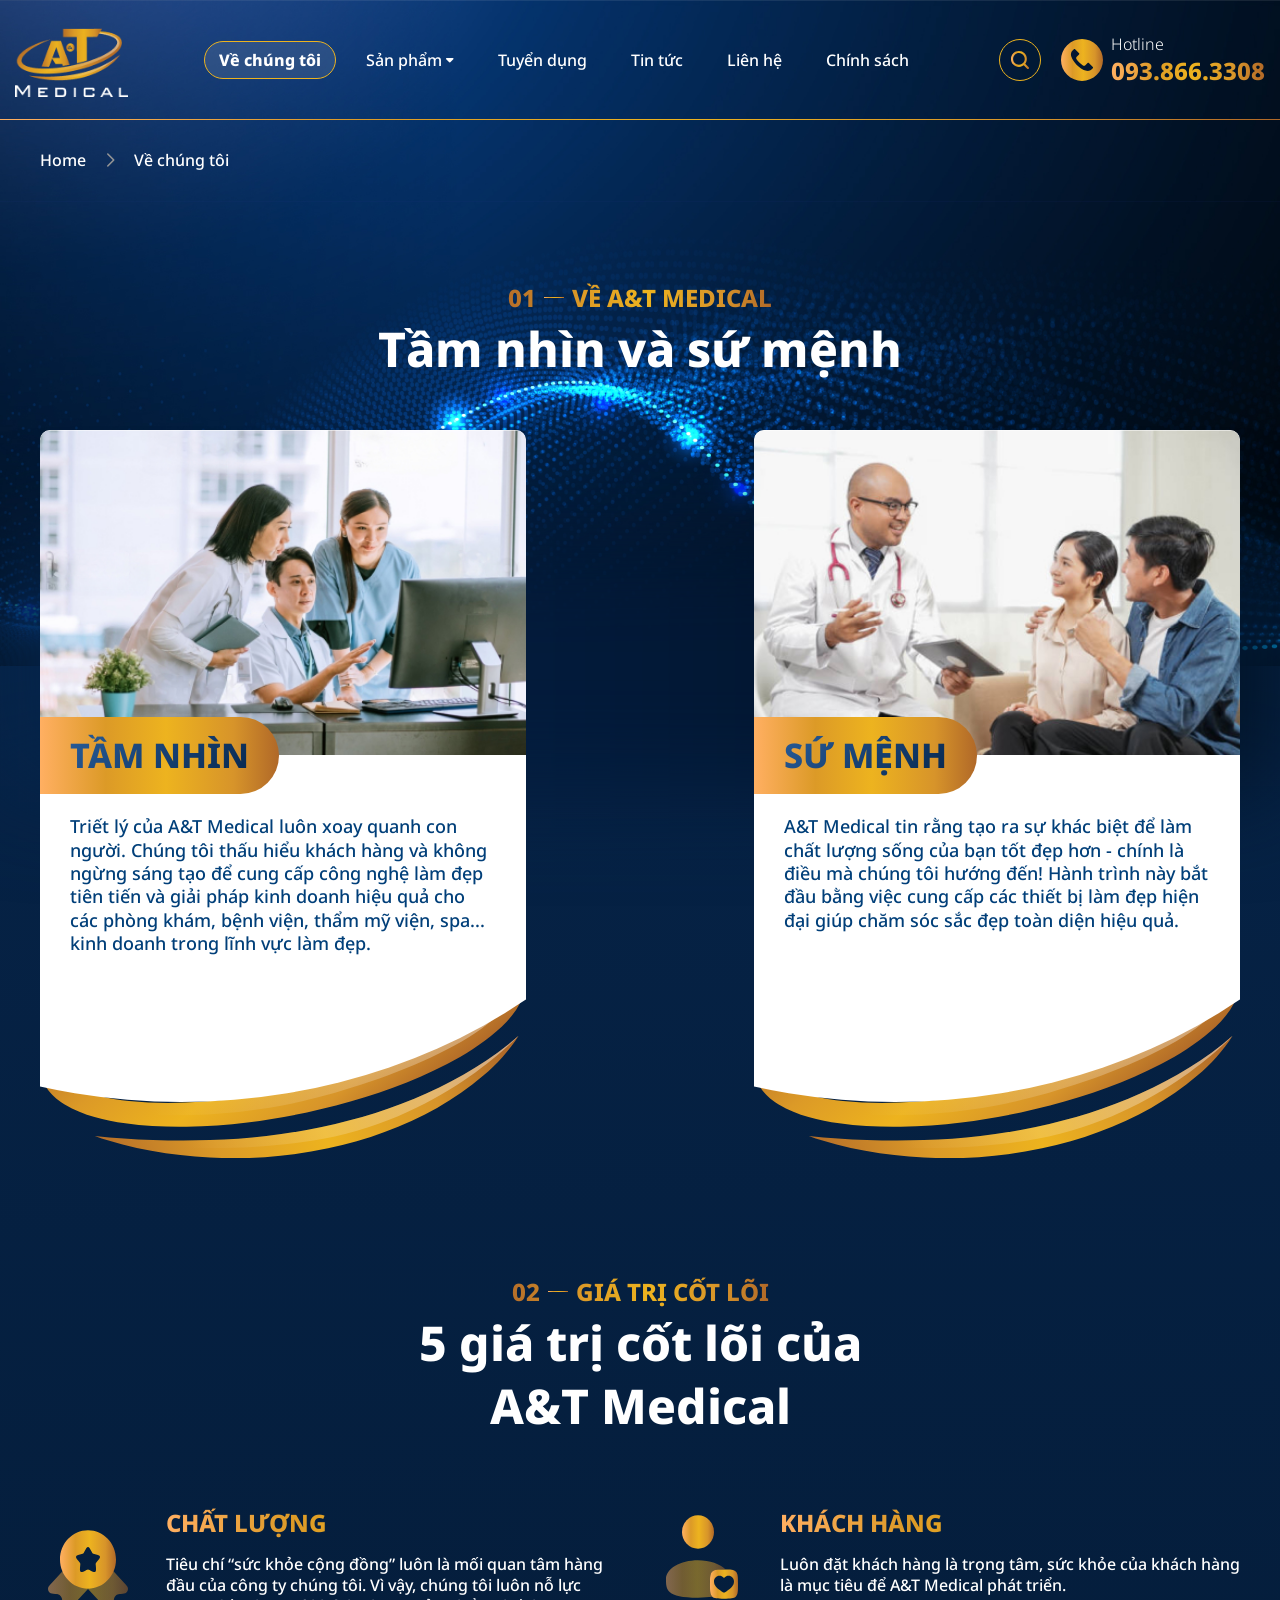
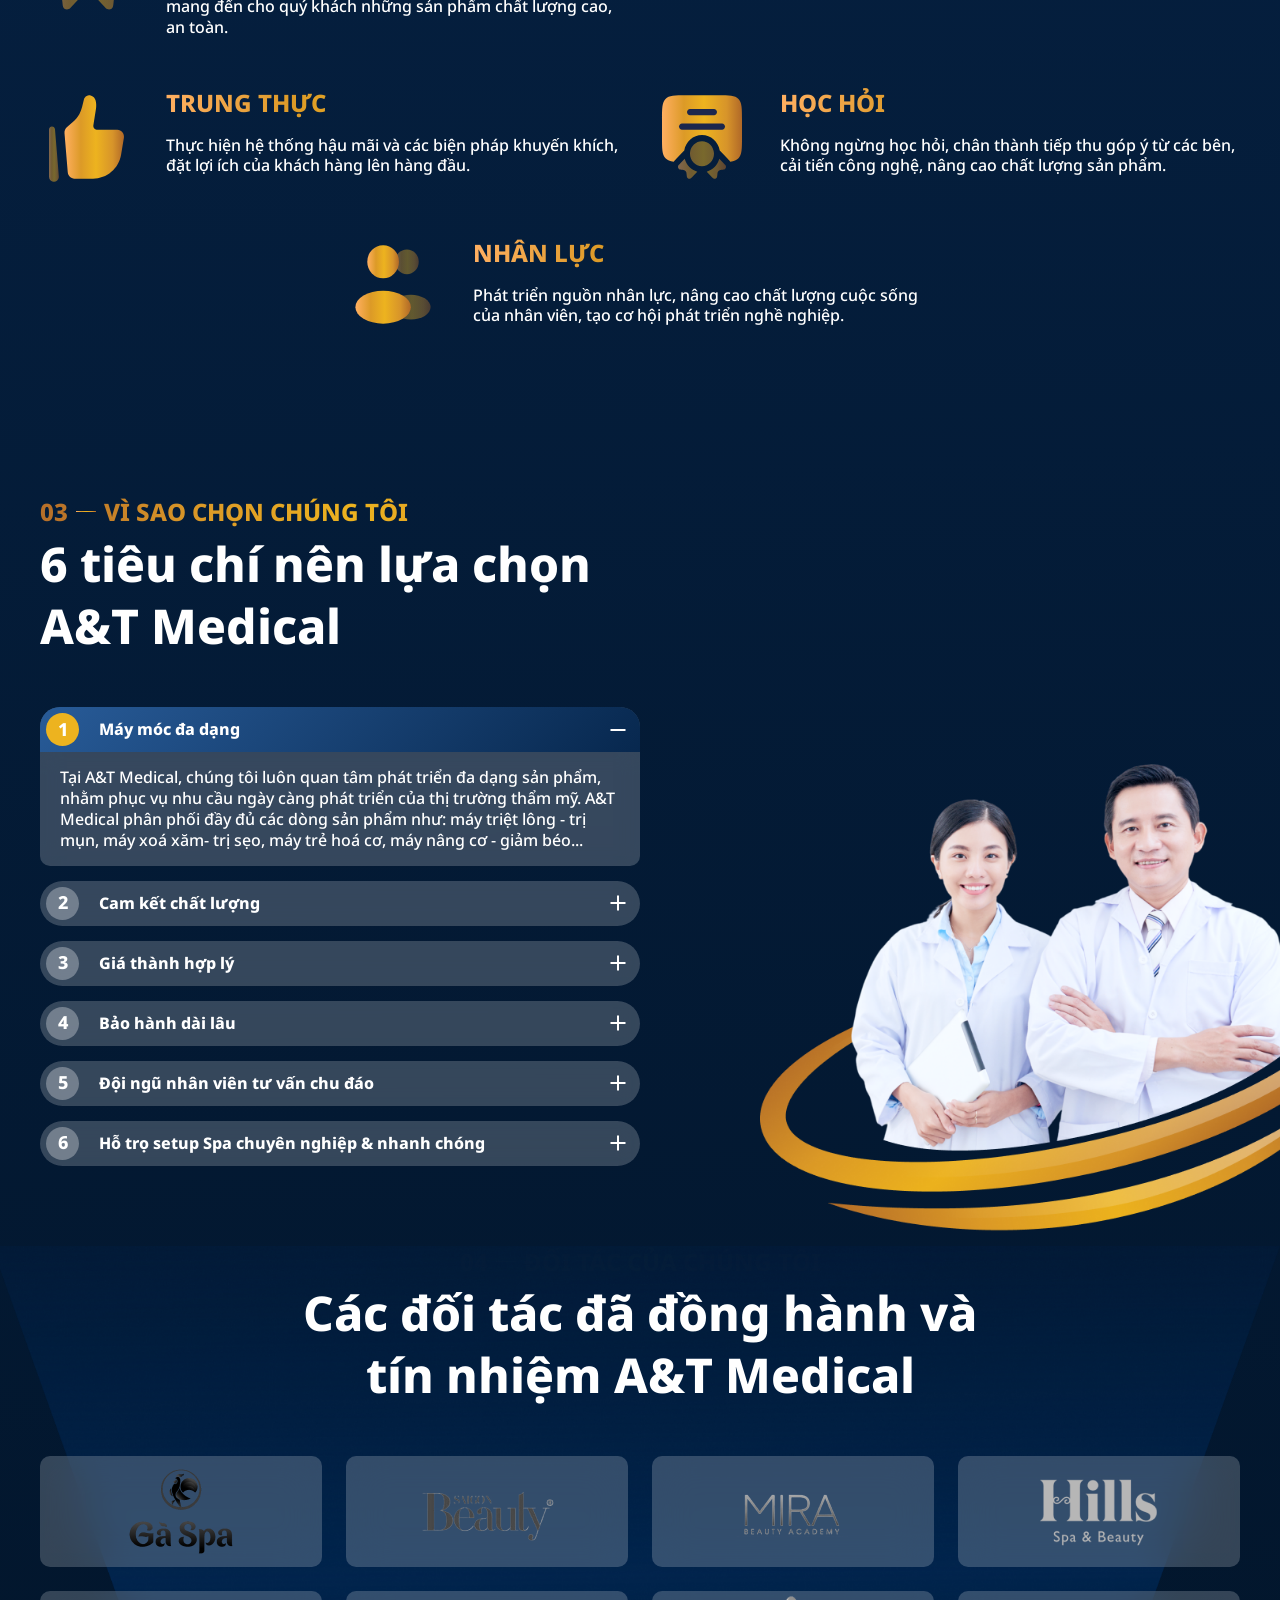
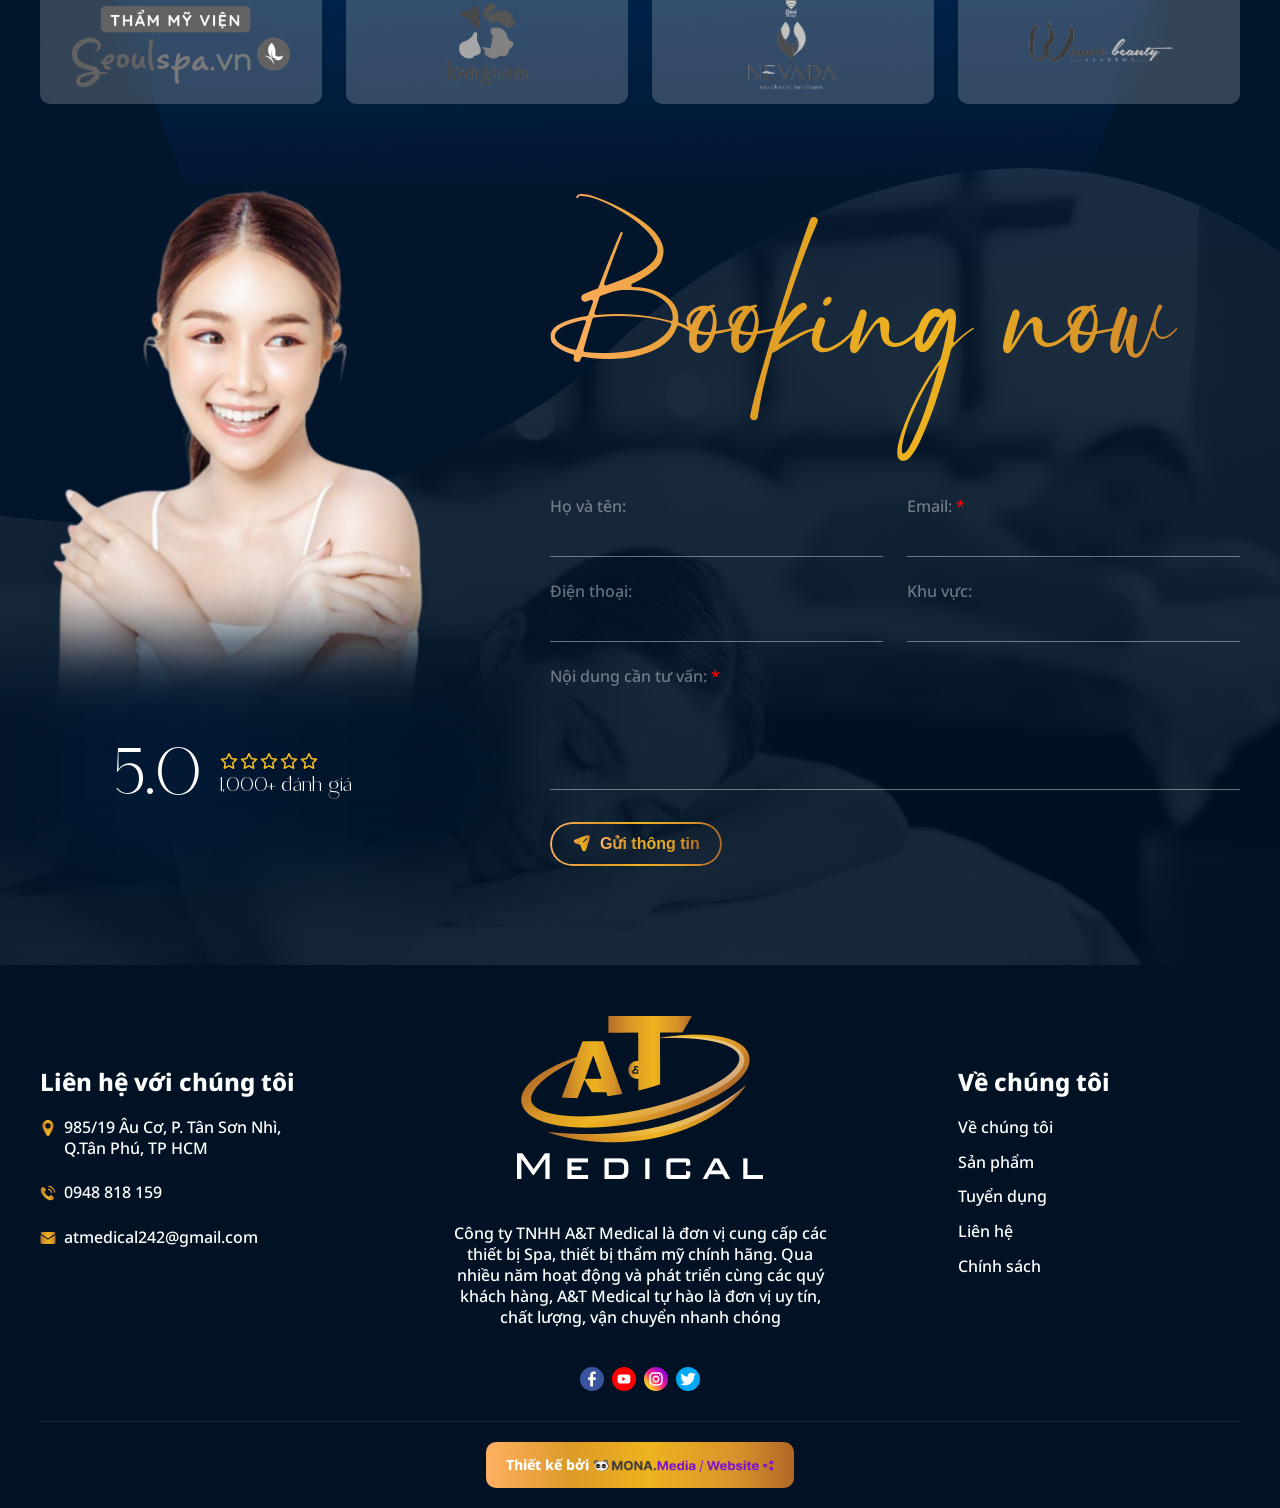
==== template/about.html @ 19d8f295 "update-code" ====
<!DOCTYPE html>
<html lang="en">

<head>
    <meta charset="UTF-8">
    <meta http-equiv="X-UA-Compatible" content="IE=edge">
    <meta name="viewport" content="width=device-width, initial-scale=1.0">
    <link rel="stylesheet" href="./css/style.css">
    <link rel="stylesheet" href="./css/backdoor.css">
    <link rel="icon" type="image/png" href="./assets/images/mona.png" />
    <title>Template</title>
</head>

<body>
    <header class="header">
        <div class="header-wrap">
            <div class="header-flex">
                <div class="header-logo">
                    <a href="" class="custom-logo-link">
                        <img src="./assets/images/logo.png" alt="">
                    </a>
                </div>
                <div class="header-nav">
                    <div class="menu-nav">
                        <ul class="menu-list">
                            <li class="menu-item current-menu-item">
                                <a href="" class="menu-link">
                                    Về chúng tôi
                                </a>
                            </li>
                            <li class="menu-item dropdown">
                                <a href="" class="menu-link">
                                    Sản phẩm
                                </a>
                                <ul class="menu-list">
                                    <li class="menu-item current-menu-item">
                                        <a href="" class="menu-link">
                                            Sản phẩm
                                        </a>
                                    </li>
                                    <li class="menu-item dropdown">
                                        <a href="" class="menu-link">
                                            Sản phẩm
                                        </a>
                                        <ul class="menu-list">
                                            <li class="menu-item">
                                                <a href="" class="menu-link">
                                                    Sản phẩm
                                                </a>
                                            </li>
                                            <li class="menu-item">
                                                <a href="" class="menu-link">
                                                    Sản phẩm
                                                </a>
                                            </li>
                                            <li class="menu-item">
                                                <a href="" class="menu-link">
                                                    Sản phẩm
                                                </a>
                                            </li>
                                            <li class="menu-item">
                                                <a href="" class="menu-link">
                                                    Sản phẩm
                                                </a>
                                            </li>
                                            <li class="menu-item">
                                                <a href="" class="menu-link">
                                                    Sản phẩm
                                                </a>
                                            </li>
                                        </ul>
                                    </li>
                                    <li class="menu-item">
                                        <a href="" class="menu-link">
                                            Sản phẩm
                                        </a>
                                    </li>
                                    <li class="menu-item">
                                        <a href="" class="menu-link">
                                            Sản phẩm
                                        </a>
                                    </li>
                                    <li class="menu-item">
                                        <a href="" class="menu-link">
                                            Sản phẩm
                                        </a>
                                    </li>
                                </ul>
                            </li>
                            <li class="menu-item">
                                <a href="" class="menu-link">
                                    Tuyển dụng
                                </a>
                            </li>
                            <li class="menu-item">
                                <a href="" class="menu-link">
                                    Tin tức
                                </a>
                            </li>
                            <li class="menu-item">
                                <a href="" class="menu-link">
                                    Liên hệ
                                </a>
                            </li>
                            <li class="menu-item">
                                <a href="" class="menu-link">
                                    Chính sách
                                </a>
                            </li>
                        </ul>
                    </div>
                </div>
                <div class="header-action">
                    <span class="header-it header-srch popup-open" data-popup="search">
                        <img src="./assets/images/ic-search.svg" alt="">
                    </span>
                    <a href="" class="header-ph">
                        <span class="ic">
                            <img src="./assets/images/ic-hotline.svg" alt="">
                        </span>
                        <span class="txt">
                            <span class="name">Hotline</span>
                            <span class="val">
                                093.866.3308
                            </span>
                        </span>
                    </a>
                    <div class="burger">
                        <div class="hamburger" id="hamburger">
                            <svg class="ham" viewBox="0 0 100 100" width="30">
                                <path class="line top"
                                    d="m 30,33 h 40 c 0,0 9.044436,-0.654587 9.044436,-8.508902 0,-7.854315 -8.024349,-11.958003 -14.89975,-10.85914 -6.875401,1.098863 -13.637059,4.171617 -13.637059,16.368042 v 40">
                                </path>
                                <path class="line middle" d="m 30,50 h 40"></path>
                                <path class="line bottom"
                                    d="m 30,67 h 40 c 12.796276,0 15.357889,-11.717785 15.357889,-26.851538 0,-15.133752 -4.786586,-27.274118 -16.667516,-27.274118 -11.88093,0 -18.499247,6.994427 -18.435284,17.125656 l 0.252538,40">
                                </path>
                            </svg>
                        </div>
                    </div>
                </div>
            </div>
        </div>
        <div class="mobile-overlay"></div>
        <div class="mobile">
            <div class="mobile-con">
                <div class="mobile-wr">
                    <div class="mobile-nav">
                        <div class="menu-nav">
                            <ul class="menu-list">
                                <li class="menu-item">
                                    <a href="" class="menu-link">
                                        Về chúng tôi
                                    </a>
                                </li>
                                <li class="menu-item dropdown">
                                    <a href="" class="menu-link">
                                        Sản phẩm
                                    </a>
                                    <ul class="menu-list">
                                        <li class="menu-item dropdown">
                                            <a href="" class="menu-link">
                                                Sản phẩm 1
                                            </a>
                                            <ul class="menu-list">
                                                <li class="menu-item">
                                                    <a href="" class="menu-link">
                                                        Sản phẩm 1
                                                    </a>
                                                </li>
                                                <li class="menu-item">
                                                    <a href="" class="menu-link">
                                                        Sản phẩm 1
                                                    </a>
                                                </li>
                                            </ul>
                                        </li>
                                        <li class="menu-item">
                                            <a href="" class="menu-link">
                                                Sản phẩm 1
                                            </a>
                                        </li>
                                    </ul>
                                </li>
                                <li class="menu-item">
                                    <a href="" class="menu-link">
                                        Tuyển dụng
                                    </a>
                                </li>
                                <li class="menu-item">
                                    <a href="" class="menu-link">
                                        Tin tức
                                    </a>
                                </li>
                                <li class="menu-item">
                                    <a href="" class="menu-link">
                                        Liên hệ
                                    </a>
                                </li>
                                <li class="menu-item">
                                    <a href="" class="menu-link">
                                        Chính sách
                                    </a>
                                </li>
                            </ul>
                        </div>
                    </div>
                    <div class="mobile-content">
                        <div class="mobile-content-bl">
                            <p class="tt">
                                Mạng xã hội
                            </p>
                            <div class="mobile-content-sc">
                                <a href="" class="link">
                                    <img src="./assets/images/ic-fb.svg" alt="">
                                </a>
                                <a href="" class="link">
                                    <img src="./assets/images/ic-yt.svg" alt="">
                                </a>
                                <a href="" class="link">
                                    <img src="./assets/images/ic-tw.svg" alt="">
                                </a>
                                <a href="" class="link">
                                    <img src="./assets/images/ic-ins.svg" alt="">
                                </a>
                            </div>
                        </div>
                        <div class="mobile-content-bl">
                            <p class="tt">
                                Thông tin
                            </p>
                            <div class="mobile-fl mb-8s">
                                <span class="title">
                                    <img src="./assets/images/ic-pin.svg" alt="">

                                </span>
                                <p class="mobile-text mobile-link">
                                    985/19 Âu Cơ, P. Tân Sơn Nhì, Q.Tân Phú, TP HCM
                                </p>
                            </div>
                            <div class="mobile-fl mb-8s">
                                <span class="title">
                                    <img src="./assets/images/ic-ph.svg" alt="">

                                </span>
                                <a href="" class="mobile-text mobile-link">
                                    0948 818 159
                                </a>
                            </div>
                            <div class="mobile-fl mb-8s">
                                <span class="title">
                                    <img src="./assets/images/ic-mail.svg" alt="">

                                </span>
                                <a href="" class="mobile-text mobile-link">
                                    atmedical242@gmail.com
                                </a>
                            </div>
                        </div>
                    </div>
                </div>
            </div>
            <div class="mobile-mxh">
                <a href="" class="mobile-mxh-link">
                    <img src="./assets/images/ic-fb.svg" alt="">
                </a>
                <a href="" class="mobile-mxh-link">
                    <img src="./assets/images/ic-tiktok.svg" alt="">
                </a>
                <a href="" class="mobile-mxh-link">
                    <img src="./assets/images/ic-yt.svg" alt="">
                </a>
                <a href="" class="mobile-mxh-link">
                    <img src="./assets/images/ic-zalo.svg" alt="">
                </a>
            </div>
        </div>
    </header>
    <main class="main ofhd">
        <div class="main-abm-bg">
            <img src="./assets/images/bn.jpg" alt="">
        </div>
        <div class="f-breadcrumb">
            <div class="container">
                <div class="breadcrumb">
                    <ul class="breadcrumb-list">
                        <li class="breadcrumb-item">
                            <a href="" class="breadcrumb-link">
                                Home
                            </a>
                        </li>
                        <li class="breadcrumb-item">
                            <a href="" class="breadcrumb-link">
                                Về chúng tôi
                            </a>
                        </li>
                    </ul>
                </div>
            </div>
        </div>
        <section class="sec-abm ss-pd">
            <div class="container">
                <div class="abm">
                    <div class="abm-wrap">
                        <div class="abm-head">
                            <div class="head">
                                <div class="titles center add-class">
                                    <p class="titles-sub">
                                        <span class="num">01</span>
                                        <span class="line"></span>
                                        <span class="text">Về A&T Medical </span>
                                    </p>
                                    <h2 class="titles-main" data-spl="">
                                        Tầm nhìn và sứ mệnh
                                    </h2>
                                </div>
                            </div>
                        </div>
                        <div class="abm-block">
                            <div class="abm-row row">
                                <div class="col col-5">
                                    <div class="abm-box" data-aos="flip-right">
                                        <div class="abm-binner">
                                            <div class="abm-image">
                                                <div class="inner">
                                                    <img src="./assets/images/abm-img.jpg" alt="">
                                                </div>
                                                <div class="abm-tag">
                                                    <span class="t-text">
                                                        Tầm nhìn
                                                    </span>
                                                </div>
                                            </div>
                                            <div class="abm-content">
                                                <div class="t-des">
                                                    <p>
                                                        Triết lý của A&T Medical luôn xoay quanh con người. Chúng tôi
                                                        thấu hiểu khách hàng và không ngừng sáng tạo để cung cấp công
                                                        nghệ làm đẹp tiên tiến và giải pháp kinh doanh hiệu quả cho các
                                                        phòng khám, bệnh viện, thẩm mỹ viện, spa... kinh doanh trong
                                                        lĩnh vực làm đẹp.
                                                    </p>
                                                </div>
                                                <div class="abm-dcor">
                                                    <img src="./assets/images/abm-dcor.svg" alt="">
                                                </div>
                                            </div>
                                        </div>
                                    </div>
                                </div>
                                <div class="col col-5">
                                    <div class="abm-box" data-aos="flip-left">
                                        <div class="abm-binner">
                                            <div class="abm-image">
                                                <div class="inner">
                                                    <img src="./assets/images/abm-img2.jpg" alt="">
                                                </div>
                                                <div class="abm-tag">
                                                    <span class="t-text">
                                                        Sứ mệnh
                                                    </span>
                                                </div>
                                            </div>
                                            <div class="abm-content">
                                                <div class="t-des">
                                                    <p>
                                                        A&T Medical tin rằng tạo ra sự khác biệt để làm chất lượng sống
                                                        của bạn tốt đẹp hơn - chính là điều mà chúng tôi hướng đến! Hành
                                                        trình này bắt đầu bằng việc cung cấp các thiết bị làm đẹp
                                                        hiện đại giúp chăm sóc sắc đẹp toàn diện hiệu quả.
                                                    </p>
                                                </div>
                                                <div class="abm-dcor">
                                                    <img src="./assets/images/abm-dcor.svg" alt="">
                                                </div>
                                            </div>
                                        </div>
                                    </div>
                                </div>
                            </div>
                        </div>
                    </div>
                </div>
            </div>
        </section>
        <section class="sec-abv ss-pd" data-aos="fade-up">
            <div class="container">
                <div class="abv">
                    <div class="abv-wrap">
                        <div class="abv-head">
                            <div class="head">
                                <div class="titles center add-class">
                                    <p class="titles-sub">
                                        <span class="num">02</span>
                                        <span class="line"></span>
                                        <span class="text">Giá trị cốt lõi </span>
                                    </p>
                                    <h2 class="titles-main" data-spl="">
                                        5 giá trị cốt lõi của <br> A&T Medical
                                    </h2>
                                </div>
                            </div>
                        </div>
                        <div class="abv-block">
                            <div class="abv-row row">
                                <div class="col col-6">
                                    <div class="abv-item">
                                        <div class="abv-iiner">
                                            <span class="icon">
                                                <img src="./assets/images/icon-abv.svg" alt="">
                                            </span>
                                            <div class="igr">
                                                <span class="t-text">
                                                    CHẤT LƯỢNG
                                                </span>
                                                <div class="t-des">
                                                    <p>
                                                        Tiêu chí “sức khỏe cộng đồng” luôn là mối quan tâm hàng đầu của
                                                        công ty chúng tôi. Vì vậy, chúng tôi luôn nỗ lực mang đến cho
                                                        quý khách những sản phẩm chất lượng cao, an toàn.
                                                    </p>
                                                </div>
                                            </div>
                                        </div>
                                    </div>
                                </div>
                                <div class="col col-6">
                                    <div class="abv-item">
                                        <div class="abv-iiner">
                                            <span class="icon">
                                                <img src="./assets/images/icon-abv2.svg" alt="">
                                            </span>
                                            <div class="igr">
                                                <span class="t-text">
                                                    KHÁCH HÀNG
                                                </span>
                                                <div class="t-des">
                                                    <p>
                                                        Luôn đặt khách hàng là trọng tâm, sức khỏe của khách hàng là mục
                                                        tiêu để A&T Medical phát triển.
                                                    </p>
                                                </div>
                                            </div>
                                        </div>
                                    </div>
                                </div>
                                <div class="col col-6">
                                    <div class="abv-item">
                                        <div class="abv-iiner">
                                            <span class="icon">
                                                <img src="./assets/images/icon-abv3.svg" alt="">
                                            </span>
                                            <div class="igr">
                                                <span class="t-text">
                                                    TRUNG THỰC
                                                </span>
                                                <div class="t-des">
                                                    <p>
                                                        Thực hiện hệ thống hậu mãi và các biện pháp khuyến khích, đặt
                                                        lợi ích của khách hàng lên hàng đầu.
                                                    </p>
                                                </div>
                                            </div>
                                        </div>
                                    </div>
                                </div>
                                <div class="col col-6">
                                    <div class="abv-item">
                                        <div class="abv-iiner">
                                            <span class="icon">
                                                <img src="./assets/images/icon-abv4.svg" alt="">
                                            </span>
                                            <div class="igr">
                                                <span class="t-text">
                                                    HỌC HỎI
                                                </span>
                                                <div class="t-des">
                                                    <p>
                                                        Không ngừng học hỏi, chân thành tiếp thu góp ý từ các bên, cải
                                                        tiến công nghệ, nâng cao chất lượng sản phẩm.
                                                    </p>
                                                </div>
                                            </div>
                                        </div>
                                    </div>
                                </div>
                                <div class="col col-6">
                                    <div class="abv-item">
                                        <div class="abv-iiner">
                                            <span class="icon">
                                                <img src="./assets/images/icon-abv5.svg" alt="">
                                            </span>
                                            <div class="igr">
                                                <span class="t-text">
                                                    NHÂN LỰC
                                                </span>
                                                <div class="t-des">
                                                    <p>
                                                        Phát triển nguồn nhân lực, nâng cao chất lượng cuộc sống của
                                                        nhân viên, tạo cơ hội phát triển nghề nghiệp.
                                                    </p>
                                                </div>
                                            </div>
                                        </div>
                                    </div>
                                </div>
                            </div>
                        </div>
                    </div>
                </div>
            </div>
        </section>
        <section class="sec-abw ss-pd">
            <div class="container">
                <div class="abw">
                    <div class="abw-wrap">
                        <div class="abw-block">
                            <div class="abw-head">
                                <div class="head">
                                    <div class="titles add-class">
                                        <p class="titles-sub">
                                            <span class="num">03</span>
                                            <span class="line"></span>
                                            <span class="text">Vì sao chọn chúng tôi</span>
                                        </p>
                                        <h2 class="titles-main" data-spl="">
                                            6 tiêu chí nên lựa chọn A&T Medical
                                        </h2>
                                    </div>
                                </div>
                            </div>
                            <div class="abw-ctn" data-aos="fade-right">
                                <div class="abw-tab collapse-block">
                                    <div class="abw-list">
                                        <div class="abw-item collapse-item">
                                            <div class="abw-ihead collapse-head">
                                                <div class="abw-gr">
                                                    <div class="igr">
                                                        <span class="t-num">
                                                            1
                                                        </span>
                                                        <span class="t-text">
                                                            Máy móc đa dạng
                                                        </span>
                                                    </div>
                                                    <span class="icon">

                                                    </span>
                                                </div>
                                            </div>
                                            <div class="abw-body collapse-body">
                                                <div class="abw-content">
                                                    <div class="t-des">
                                                        <p>
                                                            Tại A&T Medical, chúng tôi luôn quan tâm phát triển đa dạng
                                                            sản phẩm, nhằm phục vụ nhu cầu ngày càng phát triển của thị
                                                            trường thẩm mỹ. A&T Medical phân phối đầy đủ các dòng sản
                                                            phẩm như: máy triệt lông - trị mụn, máy xoá xăm- trị sẹo,
                                                            máy trẻ hoá cơ, máy nâng cơ - giảm béo...
                                                        </p>
                                                    </div>
                                                </div>
                                            </div>
                                        </div>
                                        <div class="abw-item collapse-item">
                                            <div class="abw-ihead collapse-head">
                                                <div class="abw-gr">
                                                    <div class="igr">
                                                        <span class="t-num">
                                                            2
                                                        </span>
                                                        <span class="t-text">
                                                            Cam kết chất lượng
                                                        </span>
                                                    </div>
                                                    <span class="icon">
                                                    </span>
                                                </div>
                                            </div>
                                            <div class="abw-body collapse-body">
                                                <div class="abw-content">
                                                    <div class="t-des">
                                                        <p>
                                                            Tại A&T Medical, chúng tôi luôn quan tâm phát triển đa dạng
                                                            sản phẩm, nhằm phục vụ nhu cầu ngày càng phát triển của thị
                                                            trường thẩm mỹ. A&T Medical phân phối đầy đủ các dòng sản
                                                            phẩm như: máy triệt lông - trị mụn, máy xoá xăm- trị sẹo,
                                                            máy trẻ hoá cơ, máy nâng cơ - giảm béo...
                                                        </p>
                                                    </div>
                                                </div>
                                            </div>
                                        </div>
                                        <div class="abw-item collapse-item">
                                            <div class="abw-ihead collapse-head">
                                                <div class="abw-gr">
                                                    <div class="igr">
                                                        <span class="t-num">
                                                            3
                                                        </span>
                                                        <span class="t-text">
                                                            Giá thành hợp lý
                                                        </span>
                                                    </div>
                                                    <span class="icon">
                                                    </span>
                                                </div>
                                            </div>
                                            <div class="abw-body collapse-body">
                                                <div class="abw-content">
                                                    <div class="t-des">
                                                        <p>
                                                            Tại A&T Medical, chúng tôi luôn quan tâm phát triển đa dạng
                                                            sản phẩm, nhằm phục vụ nhu cầu ngày càng phát triển của thị
                                                            trường thẩm mỹ. A&T Medical phân phối đầy đủ các dòng sản
                                                            phẩm như: máy triệt lông - trị mụn, máy xoá xăm- trị sẹo,
                                                            máy trẻ hoá cơ, máy nâng cơ - giảm béo...
                                                        </p>
                                                    </div>
                                                </div>
                                            </div>
                                        </div>
                                        <div class="abw-item collapse-item">
                                            <div class="abw-ihead collapse-head">
                                                <div class="abw-gr">
                                                    <div class="igr">
                                                        <span class="t-num">
                                                            4
                                                        </span>
                                                        <span class="t-text">
                                                            Bảo hành dài lâu
                                                        </span>
                                                    </div>
                                                    <span class="icon">
                                                    </span>
                                                </div>
                                            </div>
                                            <div class="abw-body collapse-body">
                                                <div class="abw-content">
                                                    <div class="t-des">
                                                        <p>
                                                            Tại A&T Medical, chúng tôi luôn quan tâm phát triển đa dạng
                                                            sản phẩm, nhằm phục vụ nhu cầu ngày càng phát triển của thị
                                                            trường thẩm mỹ. A&T Medical phân phối đầy đủ các dòng sản
                                                            phẩm như: máy triệt lông - trị mụn, máy xoá xăm- trị sẹo,
                                                            máy trẻ hoá cơ, máy nâng cơ - giảm béo...
                                                        </p>
                                                    </div>
                                                </div>
                                            </div>
                                        </div>
                                        <div class="abw-item collapse-item">
                                            <div class="abw-ihead collapse-head">
                                                <div class="abw-gr">
                                                    <div class="igr">
                                                        <span class="t-num">
                                                            5
                                                        </span>
                                                        <span class="t-text">
                                                            Đội ngũ nhân viên tư vấn chu đáo
                                                        </span>
                                                    </div>
                                                    <span class="icon">
                                                    </span>
                                                </div>
                                            </div>
                                            <div class="abw-body collapse-body">
                                                <div class="abw-content">
                                                    <div class="t-des">
                                                        <p>
                                                            Tại A&T Medical, chúng tôi luôn quan tâm phát triển đa dạng
                                                            sản phẩm, nhằm phục vụ nhu cầu ngày càng phát triển của thị
                                                            trường thẩm mỹ. A&T Medical phân phối đầy đủ các dòng sản
                                                            phẩm như: máy triệt lông - trị mụn, máy xoá xăm- trị sẹo,
                                                            máy trẻ hoá cơ, máy nâng cơ - giảm béo...
                                                        </p>
                                                    </div>
                                                </div>
                                            </div>
                                        </div>
                                        <div class="abw-item collapse-item">
                                            <div class="abw-ihead collapse-head">
                                                <div class="abw-gr">
                                                    <div class="igr">
                                                        <span class="t-num">
                                                            6
                                                        </span>
                                                        <span class="t-text">
                                                            Hỗ trọ setup Spa chuyên nghiệp & nhanh chóng
                                                        </span>
                                                    </div>
                                                    <span class="icon">
                                                    </span>
                                                </div>
                                            </div>
                                            <div class="abw-body collapse-body">
                                                <div class="abw-content">
                                                    <div class="t-des">
                                                        <p>
                                                            Tại A&T Medical, chúng tôi luôn quan tâm phát triển đa dạng
                                                            sản phẩm, nhằm phục vụ nhu cầu ngày càng phát triển của thị
                                                            trường thẩm mỹ. A&T Medical phân phối đầy đủ các dòng sản
                                                            phẩm như: máy triệt lông - trị mụn, máy xoá xăm- trị sẹo,
                                                            máy trẻ hoá cơ, máy nâng cơ - giảm béo...
                                                        </p>
                                                    </div>
                                                </div>
                                            </div>
                                        </div>
                                    </div>
                                </div>
                            </div>
                        </div>
                        <div class="abw-pos">
                            <div class="abw-dcor">
                                <img src="./assets/images/model.png" alt="">
                            </div>
                        </div>
                    </div>
                </div>
            </div>
        </section>
        <section class="sec-abc" data-aos="fade-up">
            <div class="abc-bg">
                <img src="./assets/images/prod-slider.png" alt="">
            </div>
            <div class="container">
                <div class="abc">
                    <div class="abc-wrap">
                        <div class="abc-head">
                            <div class="head">
                                <div class="titles center add-class">
                                    <p class="titles-sub">
                                        <span class="num">04</span>
                                        <span class="line"></span>
                                        <span class="text">Đối tác của chúng tôi</span>
                                    </p>
                                    <h2 class="titles-main" data-spl="">
                                        Các đối tác đã đồng hành và <br>
                                        tín nhiệm A&T Medical
                                    </h2>
                                </div>
                            </div>
                        </div>
                        <div class="abc-block">
                            <div class="abc-slider">
                                <div class="abc-sw">

                                    <div class="swiper">
                                        <div class="swiper-wrapper">
                                            <div class="swiper-slide ">
                                                <div class="abc-image">
                                                    <div class="inner">
                                                        <img src="./assets/images/abc-icon (1).png" alt="">
                                                    </div>
                                                </div>
                                            </div>
                                            <div class="swiper-slide ">
                                                <div class="abc-image">
                                                    <div class="inner">
                                                        <img src="./assets/images/abc-icon (2).png" alt="">
                                                    </div>
                                                </div>
                                            </div>
                                            <div class="swiper-slide ">
                                                <div class="abc-image">
                                                    <div class="inner">
                                                        <img src="./assets/images/abc-icon (3).png" alt="">
                                                    </div>
                                                </div>
                                            </div>
                                            <div class="swiper-slide ">
                                                <div class="abc-image">
                                                    <div class="inner">
                                                        <img src="./assets/images/abc-icon (4).png" alt="">
                                                    </div>
                                                </div>
                                            </div>
                                            <div class="swiper-slide ">
                                                <div class="abc-image">
                                                    <div class="inner">
                                                        <img src="./assets/images/abc-icon (5).png" alt="">
                                                    </div>
                                                </div>
                                            </div>
                                            <div class="swiper-slide ">
                                                <div class="abc-image">
                                                    <div class="inner">
                                                        <img src="./assets/images/abc-icon (6).png" alt="">
                                                    </div>
                                                </div>
                                            </div>
                                            <div class="swiper-slide ">
                                                <div class="abc-image">
                                                    <div class="inner">
                                                        <img src="./assets/images/abc-icon (7).png" alt="">
                                                    </div>
                                                </div>
                                            </div>
                                            <div class="swiper-slide ">
                                                <div class="abc-image">
                                                    <div class="inner">
                                                        <img src="./assets/images/abc-icon (8).png" alt="">
                                                    </div>
                                                </div>
                                            </div>
                                        </div>
                                    </div>

                                </div>
                            </div>
                        </div>
                    </div>
                </div>
            </div>
        </section>
        <section class="book add-class">
            <div class="bg">
                <img src="./assets/images/book-bg.png" alt="">
            </div>
            <div class="container">
                <form action="">
                    <div class="book-flex row gy">
                        <div class="book-left col-5">
                            <p class="tt">
                                Booking now
                            </p>
                            <div class="inner">
                                <div class="model">
                                    <div class="model-inner">
                                        <img src="./assets/images/model2.png" alt="">
                                    </div>
                                    <div class="rate">
                                        <div class="rate-inner">
                                            <p class="rate-num">
                                                5.0
                                            </p>
                                            <div class="rate-box">
                                                <div class="rating">
                                                    <label class="stars">
                                                        <input type="radio" name="name" class="star-item" hidden>
                                                        <i class="fa-regular fa-star"></i>
                                                    </label>
                                                    <label class="stars">
                                                        <input type="radio" name="name" class="star-item" hidden>
                                                        <i class="fa-regular fa-star"></i>
                                                    </label>
                                                    <label class="stars">
                                                        <input type="radio" name="name" class="star-item" hidden>
                                                        <i class="fa-regular fa-star"></i>
                                                    </label>
                                                    <label class="stars">
                                                        <input type="radio" name="name" class="star-item" hidden>
                                                        <i class="fa-regular fa-star"></i>
                                                    </label>
                                                    <label class="stars">
                                                        <input type="radio" name="name" class="star-item" hidden>
                                                        <i class="fa-regular fa-star"></i>
                                                    </label>
                                                </div>
                                                <p class="rate-txt">
                                                    1,000+ đánh giá
                                                </p>
                                            </div>
                                        </div>
                                    </div>
                                </div>
                            </div>
                        </div>
                        <div class="book-right col-7">
                            <div class="inner">
                                <p class="tt">
                                    Booking now
                                </p>
                                <div class="form-list row gy" data-aos="fade-up">
                                    <div class="form-ip per5 col">
                                        <span class="text">
                                            Họ và tên:
                                        </span>
                                        <input type="text">
                                    </div>
                                    <div class="form-ip per5 col">
                                        <span class="text">
                                            Email: <span class="red">*</span>
                                        </span>
                                        <input type="text">
                                    </div>
                                    <div class="form-ip per5 col">
                                        <span class="text">
                                            Điện thoại:
                                        </span>
                                        <input type="text">
                                    </div>
                                    <div class="form-ip per5 col">
                                        <span class="text">
                                            Khu vực:
                                        </span>
                                        <input type="text">
                                    </div>
                                    <div class="form-ip col">
                                        <span class="text">
                                            Nội dung cần tư vấn: <span class="red">*</span>
                                        </span>
                                        <textarea name="" id=""></textarea>
                                    </div>
                                </div>
                                <button class="bd-ln" data-aos="fade-up" data-aos-delay="500">
                                    <span class="btn-bd">
                                        <span class="icon">
                                            <img src="./assets/images/ic-send.svg" alt="">
                                        </span>
                                        <span class="txt">Gửi thông tin</span>
                                    </span>
                                </button>
                            </div>
                        </div>
                    </div>
                </form>
            </div>
        </section>
        <div class="cs"></div>
    </main>
    <footer class="footer">
        <div class="container">
            <div class="footer-wr">
                <div class="footer-top">
                    <div class="footer-flex row gy">
                        <div class="footer-item col-3">
                            <div class="inner">
                                <p class="tt">
                                    Liên hệ với chúng tôi
                                </p>
                                <ul class="add">
                                    <li class="add-it">
                                        <span class="ic">
                                            <img src="./assets/images/ic-pin.svg" alt="">
                                        </span>
                                        <a href="" class="link">
                                            985/19 Âu Cơ, P. Tân Sơn Nhì, Q.Tân Phú, TP HCM
                                        </a>
                                    </li>
                                    <li class="add-it">
                                        <span class="ic">
                                            <img src="./assets/images/ic-ph.svg" alt="">
                                        </span>
                                        <a href="" class="link">
                                            0948 818 159
                                        </a>
                                    </li>
                                    <li class="add-it">
                                        <span class="ic">
                                            <img src="./assets/images/ic-mail.svg" alt="">
                                        </span>
                                        <a href="" class="link">
                                            atmedical242@gmail.com
                                        </a>
                                    </li>
                                </ul>
                            </div>
                        </div>
                        <div class="footer-item col-6">
                            <div class="footer-mid">
                                <div class="footer-logo">
                                    <a href="" class="logo-custom-link">
                                        <img src="./assets/images/logoft.png" alt="">
                                    </a>
                                </div>
                                <p class="desc">
                                    Công ty TNHH A&T Medical là đơn vị cung cấp các thiết bị Spa, thiết bị thẩm mỹ chính
                                    hãng. Qua nhiều năm hoạt động và phát triển cùng các quý khách hàng, A&T Medical tự
                                    hào là đơn vị uy tín, chất lượng, vận chuyển nhanh chóng
                                </p>
                                <div class="social">
                                    <a href="" class="social-link">
                                        <img src="./assets/images/ic-fb.svg" alt="">
                                    </a>
                                    <a href="" class="social-link">
                                        <img src="./assets/images/ic-yt.svg" alt="">
                                    </a>
                                    <a href="" class="social-link">
                                        <img src="./assets/images/ic-ins.svg" alt="">
                                    </a>
                                    <a href="" class="social-link">
                                        <img src="./assets/images/ic-tw.svg" alt="">
                                    </a>
                                </div>
                            </div>
                        </div>
                        <div class="footer-item col-3">
                            <div class="inner">
                                <p class="tt">Về chúng tôi</p>
                                <ul class="menu-list">
                                    <li class="menu-item">
                                        <a href="" class="menu-link">
                                            Về chúng tôi
                                        </a>
                                    </li>
                                    <li class="menu-item">
                                        <a href="" class="menu-link">
                                            Sản phẩm
                                        </a>
                                    </li>
                                    <li class="menu-item">
                                        <a href="" class="menu-link">
                                            Tuyển dụng
                                        </a>
                                    </li>
                                    <li class="menu-item">
                                        <a href="" class="menu-link">
                                            Liên hệ
                                        </a>
                                    </li>
                                    <li class="menu-item">
                                        <a href="" class="menu-link">
                                            Chính sách
                                        </a>
                                    </li>
                                </ul>
                            </div>
                        </div>
                    </div>
                </div>
                <div class="footer-bot">
                    <div class="inner">
                        <span class="txt">
                            Thiết kế bởi
                        </span>
                        <div class="img">
                            <img src="./assets/images/Signature.png" alt="">
                        </div>
                    </div>
                </div>
            </div>
        </div>
    </footer>
    <div class="popup" data-popup-id="search">
        <div class="popup-overlay">
        </div>
        <div class="popup-main popup-search-box">
            <div class="popup-main-wrapper">
                <div class="popup-over">
                    <div class="popup-wrapper">
                        <div class="popup-search">
                            <form action="">
                                <div class="popup-search-input">
                                    <input type="text" placeholder="Nhập từ khóa...">
                                    <button class="btn-pri">
                                        <span class="txt">Tìm kiếm</span>
                                    </button>
                                </div>
                            </form>
                        </div>
                    </div>
                </div>
            </div>
            <div class="popup-close">
                <i class="fas fa-times icon"></i>
            </div>
        </div>
    </div>
    <div class="back-to-top backToTop">
        <div class="circle">
            <div class="logo">

            </div>
            <div class="circle-txt">
                back to top - back to top - back to top -
            </div>
        </div>
    </div>
    <script src="./js/library/jquery/jquery.js"></script>
    <script src="./js/library/swiper/swiper-bundle.min.js"></script>
    <script src="./js/library/aos/aos.js"></script>
    <script src="./js/library/select2/select2.min.js"></script>
    <script src="./js/library/gallery/lightgallery-all.min.js"></script>
    <script src="./js/library/jquery/jquery-migrate.js"></script>
    <script src="./js/library/isotope/isotope.pkgd.min.js"></script>
    <script src="./js/library/datetime/moment.min.js"></script>
    <script src="./js/library/datetime/daterangepicker.min.js"></script>
    <script src="./js/library/smoothscroll/SmoothScroll.min.js"></script>
    <script src="./js/library/splitting/splitting.min.js"></script>
    <script src="./js/library/fancybox/fancybox.umd.js"></script>
    <script src="./js/library/gsap/gsap.min.js"></script>
    <script src="./js/library/ukiyo/ukiyo.min.js"></script>
    <script src="./js/library/gsap/ScrollTrigger.min.js"></script>
    <script src="./js/main.js" type="module"></script>
</body>

</html>
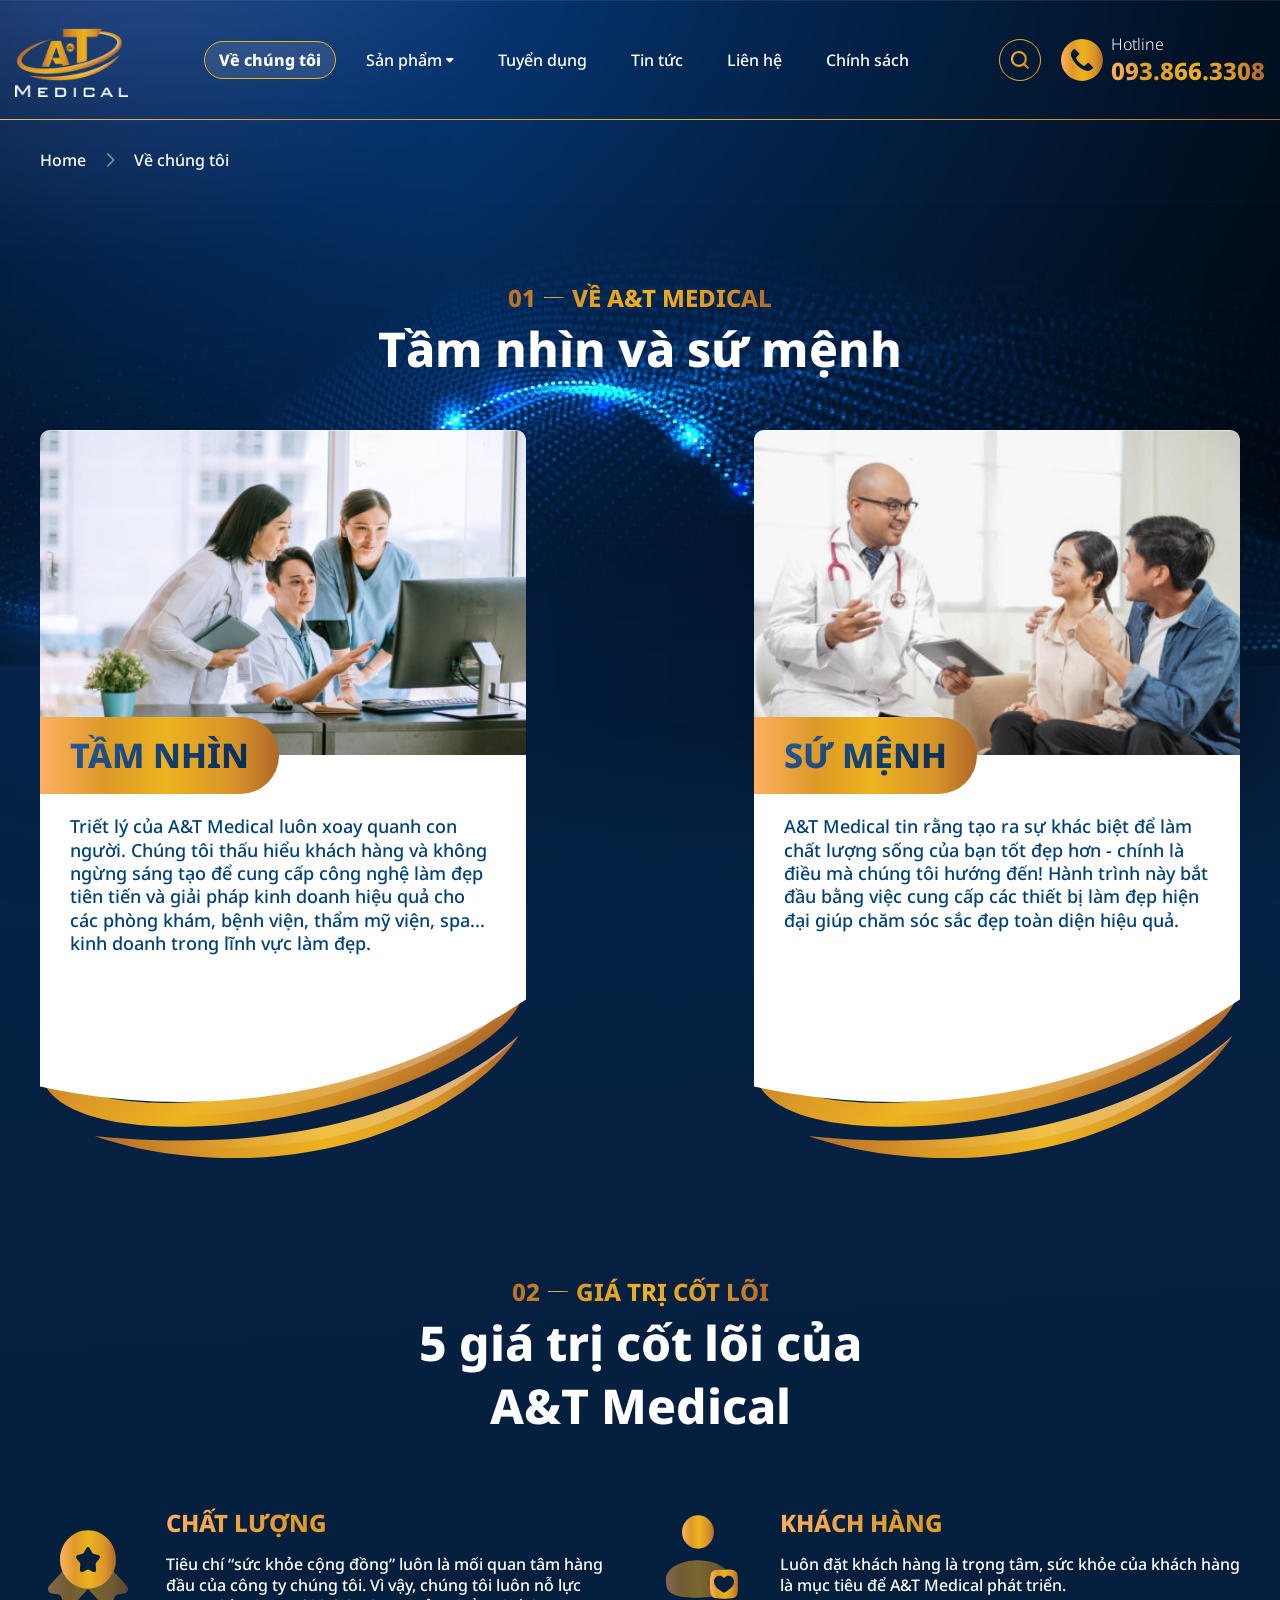
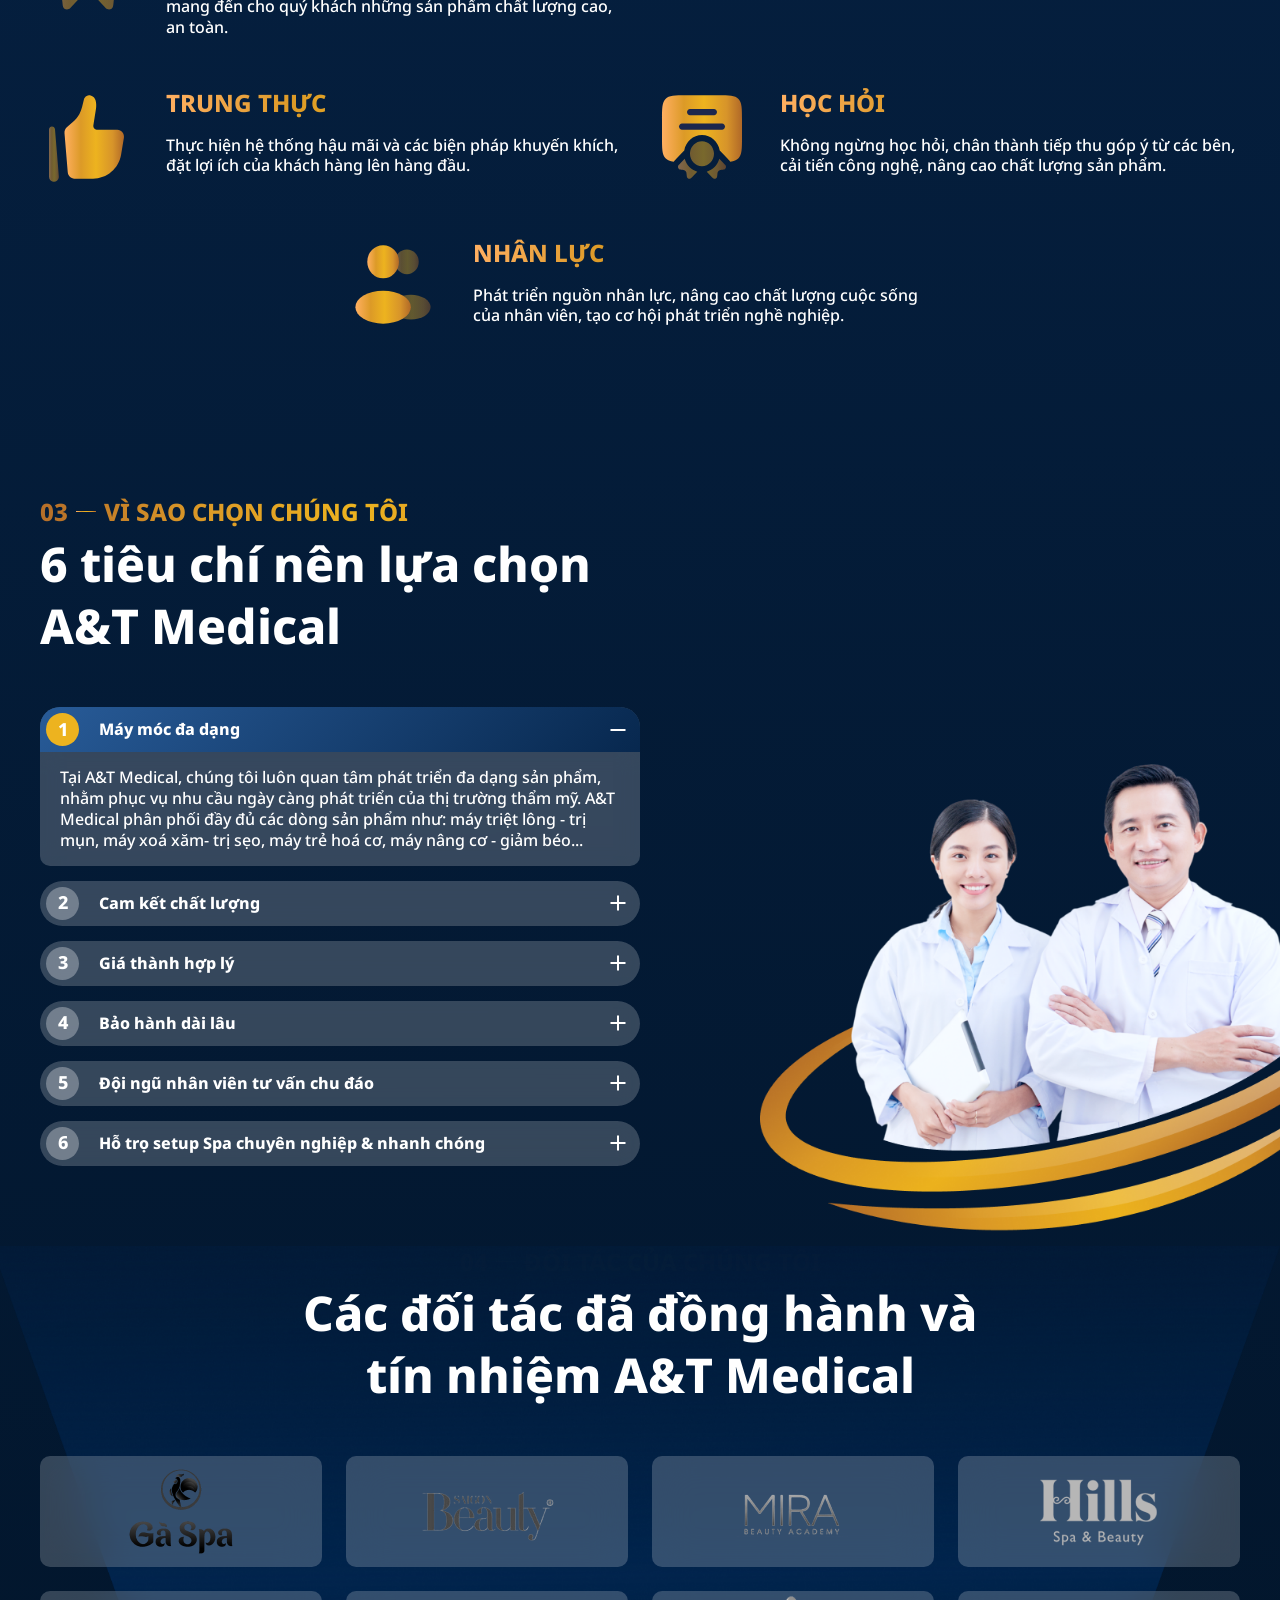
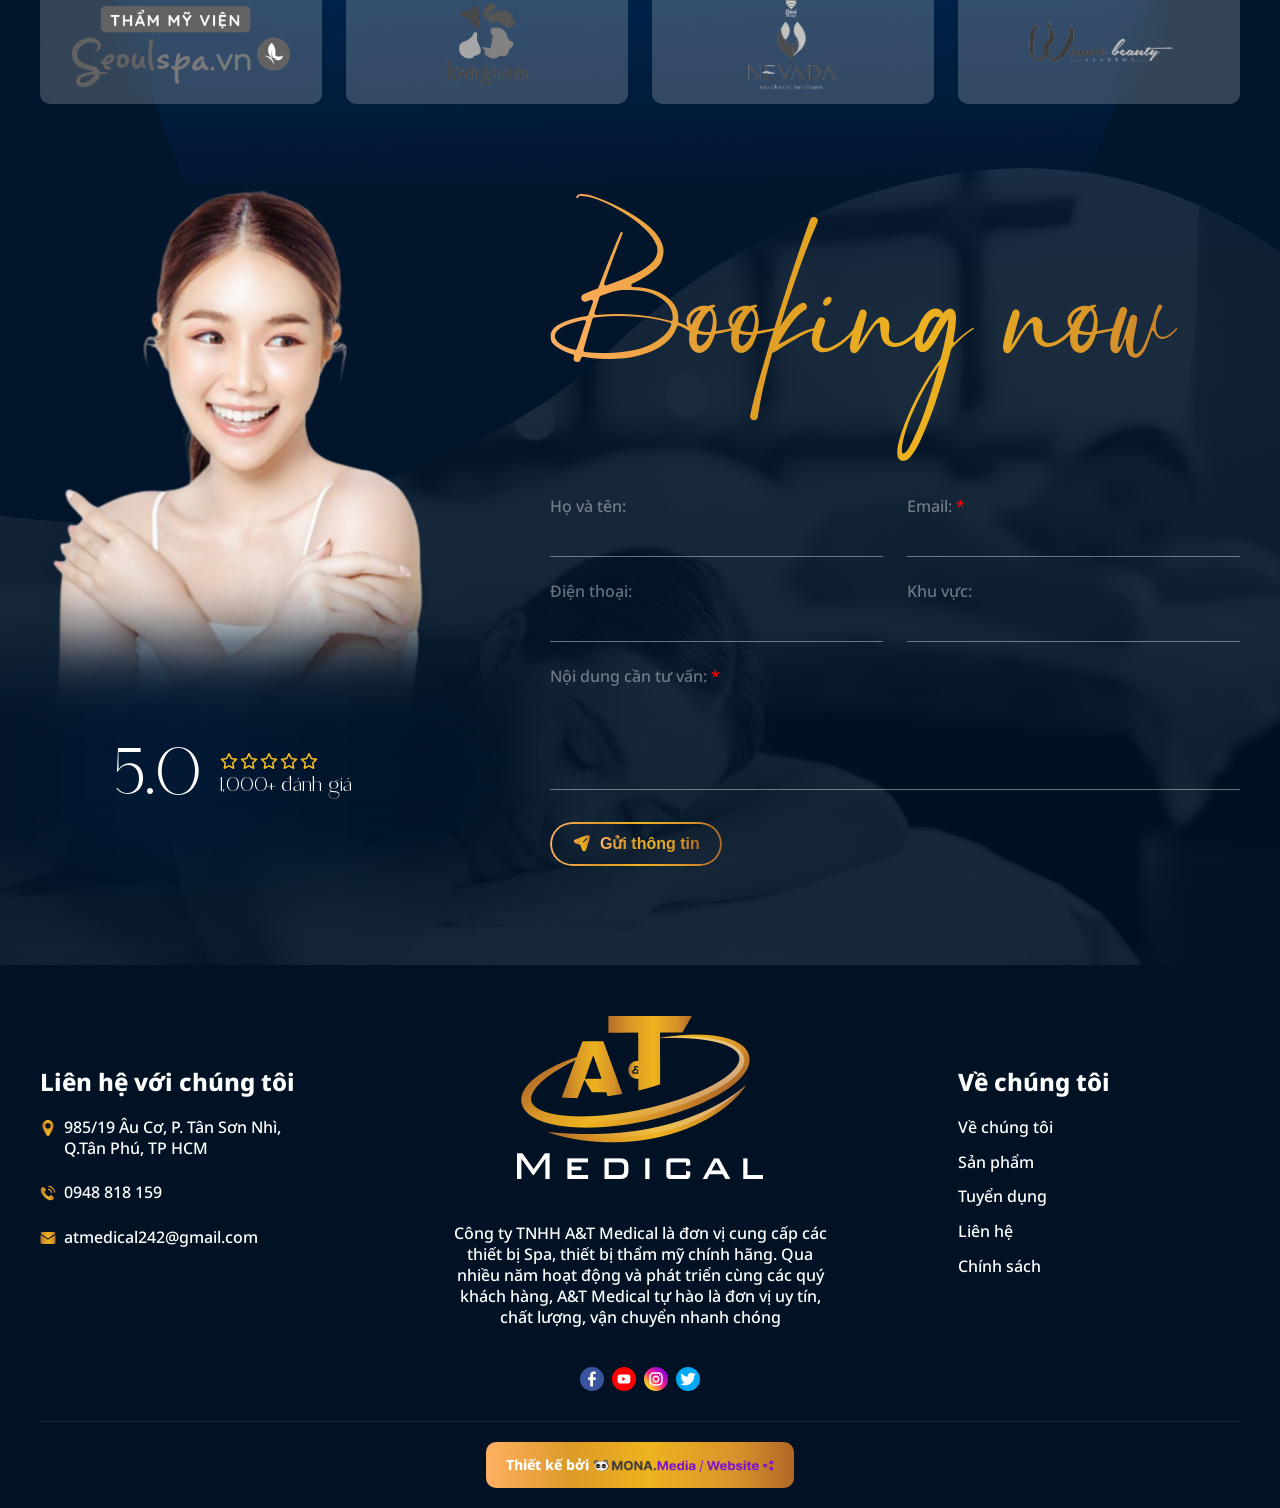
==== commit 39c29508: "sr5" ====
--- a/template/about.html
+++ b/template/about.html
@@ -8,7 +8,7 @@
     <link rel="stylesheet" href="./css/style.css">
     <link rel="stylesheet" href="./css/backdoor.css">
     <link rel="icon" type="image/png" href="./assets/images/mona.png" />
-    <title>Template</title>
+    <title>About</title>
 </head>
 
 <body>
--- a/template/css/style.css
+++ b/template/css/style.css
@@ -15480,35 +15480,44 @@
   .homes-why-bd {
     align-items: unset;
   }
-  .homes-why-bd .col-5, .homes-why-bd .col-7 {
+  .homes-why-bd .col-5,
+.homes-why-bd .col-7 {
     width: 50%;
   }
-  .homes-why-bd .col-5 .homes-why-left, .homes-why-bd .col-7 .homes-why-left {
+  .homes-why-bd .col-5 .homes-why-left,
+.homes-why-bd .col-7 .homes-why-left {
     height: 100%;
     padding-left: 1.5rem;
   }
-  .homes-why-bd .col-5 .homes-why-left .swiper-container, .homes-why-bd .col-7 .homes-why-left .swiper-container {
+  .homes-why-bd .col-5 .homes-why-left .swiper-container,
+.homes-why-bd .col-7 .homes-why-left .swiper-container {
     height: 100%;
   }
-  .homes-why-bd .col-5 .homes-why-left .swiper-container .swiper, .homes-why-bd .col-7 .homes-why-left .swiper-container .swiper {
+  .homes-why-bd .col-5 .homes-why-left .swiper-container .swiper,
+.homes-why-bd .col-7 .homes-why-left .swiper-container .swiper {
     height: 100%;
   }
-  .homes-why-bd .col-5 .homes-why-left .swiper-container .swiper .circle, .homes-why-bd .col-7 .homes-why-left .swiper-container .swiper .circle {
+  .homes-why-bd .col-5 .homes-why-left .swiper-container .swiper .circle,
+.homes-why-bd .col-7 .homes-why-left .swiper-container .swiper .circle {
     height: 100%;
   }
-  .homes-why-bd .col-5 .homes-why-mid, .homes-why-bd .col-7 .homes-why-mid {
+  .homes-why-bd .col-5 .homes-why-mid,
+.homes-why-bd .col-7 .homes-why-mid {
     padding-right: 1.5rem;
     height: 35rem;
   }
 }
 @media screen and (max-width: 500px) {
-  .homes-why-bd .col-5, .homes-why-bd .col-7 {
+  .homes-why-bd .col-5,
+.homes-why-bd .col-7 {
     width: 100%;
   }
-  .homes-why-bd .col-5 .homes-why-left, .homes-why-bd .col-7 .homes-why-left {
+  .homes-why-bd .col-5 .homes-why-left,
+.homes-why-bd .col-7 .homes-why-left {
     padding: 0 1.5rem;
   }
-  .homes-why-bd .col-5 .homes-why-mid, .homes-why-bd .col-7 .homes-why-mid {
+  .homes-why-bd .col-5 .homes-why-mid,
+.homes-why-bd .col-7 .homes-why-mid {
     padding: 0 1.5rem;
   }
 }
@@ -15795,17 +15804,17 @@
   }
 }
 .homes-count-num {
-  --w:35rem;
+  --w: 35rem;
   width: var(--w);
 }
 @media screen and (max-width: 1050px) {
   .homes-count-num {
-    --w:30rem;
+    --w: 30rem;
   }
 }
 @media screen and (max-width: 900px) {
   .homes-count-num {
-    --w:20rem;
+    --w: 20rem;
   }
 }
 @media screen and (max-width: 600px) {
@@ -15997,6 +16006,85 @@
 }
 .homes-count-it:not(:first-child, :nth-child(2)) {
   border-top: 0.1rem solid rgba(220, 154, 39, 0.2);
+}
+.homes-nb-wr {
+  display: -webkit-flex;
+  display: -moz-flex;
+  display: -ms-flex;
+  display: -o-flex;
+  display: flex;
+}
+.homes-nb-wr .left {
+  width: 30%;
+}
+.homes-nb-wr .right {
+  width: 70%;
+  padding-right: calc(var(--rewidth));
+}
+.homes-nb-wr .right .head {
+  display: -webkit-flex;
+  display: -moz-flex;
+  display: -ms-flex;
+  display: -o-flex;
+  display: flex;
+}
+.homes-nb-wr .right .head .swiper-control {
+  align-items: unset;
+}
+.homes-nb-wr .right .progress {
+  position: relative;
+  height: 0.2rem;
+  background-color: rgba(255, 255, 255, 0.2);
+  margin-bottom: 4rem;
+}
+.homes-nb-wr .right .progress::after {
+  content: "";
+  position: absolute;
+  width: var(--progress);
+  left: 0;
+  height: 100%;
+  transition: 0.4s;
+}
+.homes-nb-wr .right-slider-it .content {
+  width: 40%;
+  display: -webkit-flex;
+  display: -moz-flex;
+  display: -ms-flex;
+  display: -o-flex;
+  display: flex;
+  flex-direction: column;
+}
+.homes-nb-wr .right-slider-it .content .sub {
+  font-size: 1.4rem;
+  font-weight: 700;
+  margin-bottom: 1rem;
+  background: linear-gradient(90deg, #FFAF61 0.37%, #DC9A27 27.52%, #EDB31F 52.76%, #D7942A 80.98%, #B06828 100%);
+  -webkit-background-clip: text;
+  -webkit-text-fill-color: transparent;
+  background-clip: text;
+  text-fill-color: transparent;
+}
+.homes-nb-wr .right-slider-it .content .tt {
+  font-size: 2.4rem;
+  font-weight: 700;
+  margin-bottom: 2rem;
+}
+@media only screen and (max-width: 1200px) {
+  .homes-nb-wr .right-slider-it .content .tt {
+    font-size: 2rem;
+  }
+}
+@media only screen and (max-width: 800px) {
+  .homes-nb-wr .right-slider-it .content .tt {
+    font-size: 1.7rem;
+  }
+}
+.homes-nb-wr .right-slider-it .content .des {
+  font-weight: 300;
+  margin-bottom: 2rem;
+}
+.homes-nb-wr .right-slider-it .img {
+  width: 60%;
 }
 
 .sec-abm {
